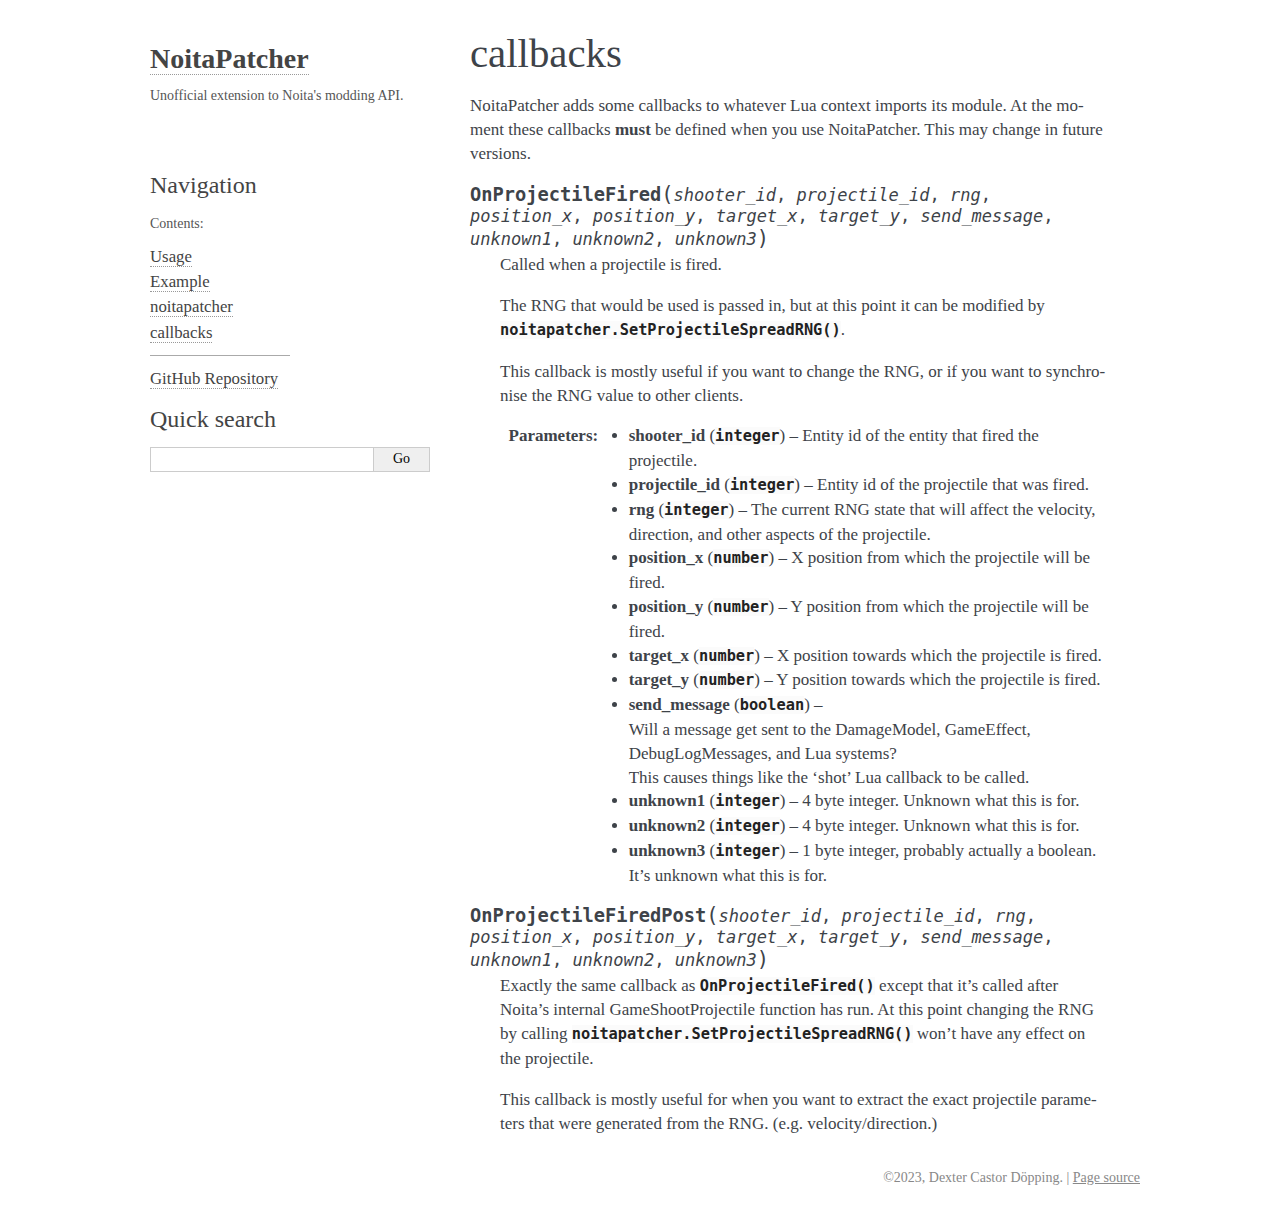
==== callbacks.html @ 249fccdd "Deploying to gh-pages from @ dextercd/NoitaPatcher@6d6bd2cbcd348017f20e16afc0eccbf366009273 🚀" ====
<!DOCTYPE html>

<html lang="en">
  <head>
    <meta charset="utf-8" />
    <meta name="viewport" content="width=device-width, initial-scale=1.0" /><meta name="generator" content="Docutils 0.19: https://docutils.sourceforge.io/" />

    <title>callbacks &#8212; NoitaPatcher  documentation</title>
    <link rel="stylesheet" type="text/css" href="_static/pygments.css" />
    <link rel="stylesheet" type="text/css" href="_static/alabaster.css" />
    <script data-url_root="./" id="documentation_options" src="_static/documentation_options.js"></script>
    <script src="_static/doctools.js"></script>
    <script src="_static/sphinx_highlight.js"></script>
    <link rel="index" title="Index" href="genindex.html" />
    <link rel="search" title="Search" href="search.html" />
    <link rel="prev" title="noitapatcher" href="noitapatcher.html" />
   
  <link rel="stylesheet" href="_static/custom.css" type="text/css" />
  
  
  <meta name="viewport" content="width=device-width, initial-scale=0.9, maximum-scale=0.9" />

  </head><body>
  

    <div class="document">
      <div class="documentwrapper">
        <div class="bodywrapper">
          

          <div class="body" role="main">
            
  <section id="callbacks">
<h1>callbacks<a class="headerlink" href="#callbacks" title="Permalink to this heading">¶</a></h1>
<p>NoitaPatcher adds some callbacks to whatever Lua context imports its module.
At the moment these callbacks <strong>must</strong> be defined when you use NoitaPatcher.
This may change in future versions.</p>
<dl class="lua function">
<dt class="sig sig-object lua" id="OnProjectileFired">
<em class="property"> </em><span class="sig-name descname"><span class="pre">OnProjectileFired</span></span><span class="sig-paren">(</span><em class="sig-param"><span class="pre">shooter_id</span></em>, <em class="sig-param"><span class="pre">projectile_id</span></em>, <em class="sig-param"><span class="pre">rng</span></em>, <em class="sig-param"><span class="pre">position_x</span></em>, <em class="sig-param"><span class="pre">position_y</span></em>, <em class="sig-param"><span class="pre">target_x</span></em>, <em class="sig-param"><span class="pre">target_y</span></em>, <em class="sig-param"><span class="pre">send_message</span></em>, <em class="sig-param"><span class="pre">unknown1</span></em>, <em class="sig-param"><span class="pre">unknown2</span></em>, <em class="sig-param"><span class="pre">unknown3</span></em><span class="sig-paren">)</span><a class="headerlink" href="#OnProjectileFired" title="Permalink to this definition">¶</a></dt>
<dd><p>Called when a projectile is fired.</p>
<p>The RNG that would be used is passed in, but at this point it can be modified
by <a class="reference internal" href="noitapatcher.html#noitapatcher.SetProjectileSpreadRNG" title="noitapatcher.SetProjectileSpreadRNG"><code class="xref lua lua-func docutils literal notranslate"><span class="pre">noitapatcher.SetProjectileSpreadRNG()</span></code></a>.</p>
<p>This callback is mostly useful if you want to change the RNG, or if you want
to synchronise the RNG value to other clients.</p>
<dl class="field-list simple">
<dt class="field-odd">Parameters<span class="colon">:</span></dt>
<dd class="field-odd"><ul class="simple">
<li><p><strong>shooter_id</strong> (<span><code class="xref lua lua-class docutils literal notranslate"><span class="pre">integer</span></code></span>) – Entity id of the entity that fired the projectile.</p></li>
<li><p><strong>projectile_id</strong> (<span><code class="xref lua lua-class docutils literal notranslate"><span class="pre">integer</span></code></span>) – Entity id of the projectile that was fired.</p></li>
<li><p><strong>rng</strong> (<span><code class="xref lua lua-class docutils literal notranslate"><span class="pre">integer</span></code></span>) – The current RNG state that will affect the velocity, direction, and other aspects of the projectile.</p></li>
<li><p><strong>position_x</strong> (<span><code class="xref lua lua-class docutils literal notranslate"><span class="pre">number</span></code></span>) – X position from which the projectile will be fired.</p></li>
<li><p><strong>position_y</strong> (<span><code class="xref lua lua-class docutils literal notranslate"><span class="pre">number</span></code></span>) – Y position from which the projectile will be fired.</p></li>
<li><p><strong>target_x</strong> (<span><code class="xref lua lua-class docutils literal notranslate"><span class="pre">number</span></code></span>) – X position towards which the projectile is fired.</p></li>
<li><p><strong>target_y</strong> (<span><code class="xref lua lua-class docutils literal notranslate"><span class="pre">number</span></code></span>) – Y position towards which the projectile is fired.</p></li>
<li><p><strong>send_message</strong> (<span><code class="xref lua lua-class docutils literal notranslate"><span class="pre">boolean</span></code></span>) – <p>Will a message get sent to the DamageModel, GameEffect, DebugLogMessages, and Lua systems?</p>
<p>This causes things like the ‘shot’ Lua callback to be called.</p>
</p></li>
<li><p><strong>unknown1</strong> (<span><code class="xref lua lua-class docutils literal notranslate"><span class="pre">integer</span></code></span>) – 4 byte integer. Unknown what this is for.</p></li>
<li><p><strong>unknown2</strong> (<span><code class="xref lua lua-class docutils literal notranslate"><span class="pre">integer</span></code></span>) – 4 byte integer. Unknown what this is for.</p></li>
<li><p><strong>unknown3</strong> (<span><code class="xref lua lua-class docutils literal notranslate"><span class="pre">integer</span></code></span>) – 1 byte integer, probably actually a boolean. It’s unknown what this is for.</p></li>
</ul>
</dd>
</dl>
</dd></dl>

<dl class="lua function">
<dt class="sig sig-object lua" id="OnProjectileFiredPost">
<em class="property"> </em><span class="sig-name descname"><span class="pre">OnProjectileFiredPost</span></span><span class="sig-paren">(</span><em class="sig-param"><span class="pre">shooter_id</span></em>, <em class="sig-param"><span class="pre">projectile_id</span></em>, <em class="sig-param"><span class="pre">rng</span></em>, <em class="sig-param"><span class="pre">position_x</span></em>, <em class="sig-param"><span class="pre">position_y</span></em>, <em class="sig-param"><span class="pre">target_x</span></em>, <em class="sig-param"><span class="pre">target_y</span></em>, <em class="sig-param"><span class="pre">send_message</span></em>, <em class="sig-param"><span class="pre">unknown1</span></em>, <em class="sig-param"><span class="pre">unknown2</span></em>, <em class="sig-param"><span class="pre">unknown3</span></em><span class="sig-paren">)</span><a class="headerlink" href="#OnProjectileFiredPost" title="Permalink to this definition">¶</a></dt>
<dd><p>Exactly the same callback as <a class="reference internal" href="#OnProjectileFired" title="OnProjectileFired"><code class="xref lua lua-func docutils literal notranslate"><span class="pre">OnProjectileFired()</span></code></a> except that it’s
called after Noita’s internal GameShootProjectile function has run.
At this point changing the RNG by calling <a class="reference internal" href="noitapatcher.html#noitapatcher.SetProjectileSpreadRNG" title="noitapatcher.SetProjectileSpreadRNG"><code class="xref lua lua-func docutils literal notranslate"><span class="pre">noitapatcher.SetProjectileSpreadRNG()</span></code></a>
won’t have any effect on the projectile.</p>
<p>This callback is mostly useful for when you want to extract the exact projectile
parameters that were generated from the RNG. (e.g. velocity/direction.)</p>
</dd></dl>

</section>


          </div>
          
        </div>
      </div>
      <div class="sphinxsidebar" role="navigation" aria-label="main navigation">
        <div class="sphinxsidebarwrapper">
<h1 class="logo"><a href="index.html">NoitaPatcher</a></h1>



<p class="blurb">Unofficial extension to Noita's modding API.</p>




<p>
<iframe src="https://ghbtns.com/github-btn.html?user=dextercd&repo=NoitaPatcher&type=watch&count=true&size=large&v=2"
  allowtransparency="true" frameborder="0" scrolling="0" width="200px" height="35px"></iframe>
</p>





<h3>Navigation</h3>
<p class="caption" role="heading"><span class="caption-text">Contents:</span></p>
<ul class="current">
<li class="toctree-l1"><a class="reference internal" href="Usage.html">Usage</a></li>
<li class="toctree-l1"><a class="reference internal" href="Example.html">Example</a></li>
<li class="toctree-l1"><a class="reference internal" href="noitapatcher.html">noitapatcher</a></li>
<li class="toctree-l1 current"><a class="current reference internal" href="#">callbacks</a></li>
</ul>


<hr />
<ul>
    
    <li class="toctree-l1"><a href="https://github.com/dextercd/NoitaPatcher">GitHub Repository</a></li>
    
</ul>
<div class="relations">
<h3>Related Topics</h3>
<ul>
  <li><a href="index.html">Documentation overview</a><ul>
      <li>Previous: <a href="noitapatcher.html" title="previous chapter">noitapatcher</a></li>
  </ul></li>
</ul>
</div>
<div id="searchbox" style="display: none" role="search">
  <h3 id="searchlabel">Quick search</h3>
    <div class="searchformwrapper">
    <form class="search" action="search.html" method="get">
      <input type="text" name="q" aria-labelledby="searchlabel" autocomplete="off" autocorrect="off" autocapitalize="off" spellcheck="false"/>
      <input type="submit" value="Go" />
    </form>
    </div>
</div>
<script>document.getElementById('searchbox').style.display = "block"</script>








        </div>
      </div>
      <div class="clearer"></div>
    </div>
    <div class="footer">
      &copy;2023, Dexter Castor Döpping.
      
      |
      <a href="_sources/callbacks.rst.txt"
          rel="nofollow">Page source</a>
    </div>

    

    
  </body>
</html>
---- _static/pygments.css ----
pre { line-height: 125%; }
td.linenos .normal { color: inherit; background-color: transparent; padding-left: 5px; padding-right: 5px; }
span.linenos { color: inherit; background-color: transparent; padding-left: 5px; padding-right: 5px; }
td.linenos .special { color: #000000; background-color: #ffffc0; padding-left: 5px; padding-right: 5px; }
span.linenos.special { color: #000000; background-color: #ffffc0; padding-left: 5px; padding-right: 5px; }
.highlight .hll { background-color: #ffffcc }
.highlight { background: #f8f8f8; }
.highlight .c { color: #8f5902; font-style: italic } /* Comment */
.highlight .err { color: #a40000; border: 1px solid #ef2929 } /* Error */
.highlight .g { color: #000000 } /* Generic */
.highlight .k { color: #004461; font-weight: bold } /* Keyword */
.highlight .l { color: #000000 } /* Literal */
.highlight .n { color: #000000 } /* Name */
.highlight .o { color: #582800 } /* Operator */
.highlight .x { color: #000000 } /* Other */
.highlight .p { color: #000000; font-weight: bold } /* Punctuation */
.highlight .ch { color: #8f5902; font-style: italic } /* Comment.Hashbang */
.highlight .cm { color: #8f5902; font-style: italic } /* Comment.Multiline */
.highlight .cp { color: #8f5902 } /* Comment.Preproc */
.highlight .cpf { color: #8f5902; font-style: italic } /* Comment.PreprocFile */
.highlight .c1 { color: #8f5902; font-style: italic } /* Comment.Single */
.highlight .cs { color: #8f5902; font-style: italic } /* Comment.Special */
.highlight .gd { color: #a40000 } /* Generic.Deleted */
.highlight .ge { color: #000000; font-style: italic } /* Generic.Emph */
.highlight .gr { color: #ef2929 } /* Generic.Error */
.highlight .gh { color: #000080; font-weight: bold } /* Generic.Heading */
.highlight .gi { color: #00A000 } /* Generic.Inserted */
.highlight .go { color: #888888 } /* Generic.Output */
.highlight .gp { color: #745334 } /* Generic.Prompt */
.highlight .gs { color: #000000; font-weight: bold } /* Generic.Strong */
.highlight .gu { color: #800080; font-weight: bold } /* Generic.Subheading */
.highlight .gt { color: #a40000; font-weight: bold } /* Generic.Traceback */
.highlight .kc { color: #004461; font-weight: bold } /* Keyword.Constant */
.highlight .kd { color: #004461; font-weight: bold } /* Keyword.Declaration */
.highlight .kn { color: #004461; font-weight: bold } /* Keyword.Namespace */
.highlight .kp { color: #004461; font-weight: bold } /* Keyword.Pseudo */
.highlight .kr { color: #004461; font-weight: bold } /* Keyword.Reserved */
.highlight .kt { color: #004461; font-weight: bold } /* Keyword.Type */
.highlight .ld { color: #000000 } /* Literal.Date */
.highlight .m { color: #990000 } /* Literal.Number */
.highlight .s { color: #4e9a06 } /* Literal.String */
.highlight .na { color: #c4a000 } /* Name.Attribute */
.highlight .nb { color: #004461 } /* Name.Builtin */
.highlight .nc { color: #000000 } /* Name.Class */
.highlight .no { color: #000000 } /* Name.Constant */
.highlight .nd { color: #888888 } /* Name.Decorator */
.highlight .ni { color: #ce5c00 } /* Name.Entity */
.highlight .ne { color: #cc0000; font-weight: bold } /* Name.Exception */
.highlight .nf { color: #000000 } /* Name.Function */
.highlight .nl { color: #f57900 } /* Name.Label */
.highlight .nn { color: #000000 } /* Name.Namespace */
.highlight .nx { color: #000000 } /* Name.Other */
.highlight .py { color: #000000 } /* Name.Property */
.highlight .nt { color: #004461; font-weight: bold } /* Name.Tag */
.highlight .nv { color: #000000 } /* Name.Variable */
.highlight .ow { color: #004461; font-weight: bold } /* Operator.Word */
.highlight .pm { color: #000000; font-weight: bold } /* Punctuation.Marker */
.highlight .w { color: #f8f8f8; text-decoration: underline } /* Text.Whitespace */
.highlight .mb { color: #990000 } /* Literal.Number.Bin */
.highlight .mf { color: #990000 } /* Literal.Number.Float */
.highlight .mh { color: #990000 } /* Literal.Number.Hex */
.highlight .mi { color: #990000 } /* Literal.Number.Integer */
.highlight .mo { color: #990000 } /* Literal.Number.Oct */
.highlight .sa { color: #4e9a06 } /* Literal.String.Affix */
.highlight .sb { color: #4e9a06 } /* Literal.String.Backtick */
.highlight .sc { color: #4e9a06 } /* Literal.String.Char */
.highlight .dl { color: #4e9a06 } /* Literal.String.Delimiter */
.highlight .sd { color: #8f5902; font-style: italic } /* Literal.String.Doc */
.highlight .s2 { color: #4e9a06 } /* Literal.String.Double */
.highlight .se { color: #4e9a06 } /* Literal.String.Escape */
.highlight .sh { color: #4e9a06 } /* Literal.String.Heredoc */
.highlight .si { color: #4e9a06 } /* Literal.String.Interpol */
.highlight .sx { color: #4e9a06 } /* Literal.String.Other */
.highlight .sr { color: #4e9a06 } /* Literal.String.Regex */
.highlight .s1 { color: #4e9a06 } /* Literal.String.Single */
.highlight .ss { color: #4e9a06 } /* Literal.String.Symbol */
.highlight .bp { color: #3465a4 } /* Name.Builtin.Pseudo */
.highlight .fm { color: #000000 } /* Name.Function.Magic */
.highlight .vc { color: #000000 } /* Name.Variable.Class */
.highlight .vg { color: #000000 } /* Name.Variable.Global */
.highlight .vi { color: #000000 } /* Name.Variable.Instance */
.highlight .vm { color: #000000 } /* Name.Variable.Magic */
.highlight .il { color: #990000 } /* Literal.Number.Integer.Long */
---- _static/alabaster.css ----
@import url("basic.css");

/* -- page layout ----------------------------------------------------------- */

body {
    font-family: Georgia, serif;
    font-size: 17px;
    background-color: #fff;
    color: #000;
    margin: 0;
    padding: 0;
}


div.document {
    width: 1000px;
    margin: 30px auto 0 auto;
}

div.documentwrapper {
    float: left;
    width: 100%;
}

div.bodywrapper {
    margin: 0 0 0 300px;
}

div.sphinxsidebar {
    width: 300px;
    font-size: 14px;
    line-height: 1.5;
}

hr {
    border: 1px solid #B1B4B6;
}

div.body {
    background-color: #fff;
    color: #3E4349;
    padding: 0 30px 0 30px;
}

div.body > .section {
    text-align: left;
}

div.footer {
    width: 1000px;
    margin: 20px auto 30px auto;
    font-size: 14px;
    color: #888;
    text-align: right;
}

div.footer a {
    color: #888;
}

p.caption {
    font-family: inherit;
    font-size: inherit;
}


div.relations {
    display: none;
}


div.sphinxsidebar a {
    color: #444;
    text-decoration: none;
    border-bottom: 1px dotted #999;
}

div.sphinxsidebar a:hover {
    border-bottom: 1px solid #999;
}

div.sphinxsidebarwrapper {
    padding: 18px 10px;
}

div.sphinxsidebarwrapper p.logo {
    padding: 0;
    margin: -10px 0 0 0px;
    text-align: center;
}

div.sphinxsidebarwrapper h1.logo {
    margin-top: -10px;
    text-align: center;
    margin-bottom: 5px;
    text-align: left;
}

div.sphinxsidebarwrapper h1.logo-name {
    margin-top: 0px;
}

div.sphinxsidebarwrapper p.blurb {
    margin-top: 0;
    font-style: normal;
}

div.sphinxsidebar h3,
div.sphinxsidebar h4 {
    font-family: Georgia, serif;
    color: #444;
    font-size: 24px;
    font-weight: normal;
    margin: 0 0 5px 0;
    padding: 0;
}

div.sphinxsidebar h4 {
    font-size: 20px;
}

div.sphinxsidebar h3 a {
    color: #444;
}

div.sphinxsidebar p.logo a,
div.sphinxsidebar h3 a,
div.sphinxsidebar p.logo a:hover,
div.sphinxsidebar h3 a:hover {
    border: none;
}

div.sphinxsidebar p {
    color: #555;
    margin: 10px 0;
}

div.sphinxsidebar ul {
    margin: 10px 0;
    padding: 0;
    color: #000;
}

div.sphinxsidebar ul li.toctree-l1 > a {
    font-size: 120%;
}

div.sphinxsidebar ul li.toctree-l2 > a {
    font-size: 110%;
}

div.sphinxsidebar input {
    border: 1px solid #CCC;
    font-family: Georgia, serif;
    font-size: 1em;
}

div.sphinxsidebar hr {
    border: none;
    height: 1px;
    color: #AAA;
    background: #AAA;

    text-align: left;
    margin-left: 0;
    width: 50%;
}

div.sphinxsidebar .badge {
    border-bottom: none;
}

div.sphinxsidebar .badge:hover {
    border-bottom: none;
}

/* To address an issue with donation coming after search */
div.sphinxsidebar h3.donation {
    margin-top: 10px;
}

/* -- body styles ----------------------------------------------------------- */

a {
    color: #004B6B;
    text-decoration: underline;
}

a:hover {
    color: #6D4100;
    text-decoration: underline;
}

div.body h1,
div.body h2,
div.body h3,
div.body h4,
div.body h5,
div.body h6 {
    font-family: Georgia, serif;
    font-weight: normal;
    margin: 30px 0px 10px 0px;
    padding: 0;
}

div.body h1 { margin-top: 0; padding-top: 0; font-size: 240%; }
div.body h2 { font-size: 180%; }
div.body h3 { font-size: 150%; }
div.body h4 { font-size: 130%; }
div.body h5 { font-size: 100%; }
div.body h6 { font-size: 100%; }

a.headerlink {
    color: #DDD;
    padding: 0 4px;
    text-decoration: none;
}

a.headerlink:hover {
    color: #444;
    background: #EAEAEA;
}

div.body p, div.body dd, div.body li {
    line-height: 1.4em;
}

div.admonition {
    margin: 20px 0px;
    padding: 10px 30px;
    background-color: #EEE;
    border: 1px solid #CCC;
}

div.admonition tt.xref, div.admonition code.xref, div.admonition a tt {
    background-color: #FBFBFB;
    border-bottom: 1px solid #fafafa;
}

div.admonition p.admonition-title {
    font-family: Georgia, serif;
    font-weight: normal;
    font-size: 24px;
    margin: 0 0 10px 0;
    padding: 0;
    line-height: 1;
}

div.admonition p.last {
    margin-bottom: 0;
}

div.highlight {
    background-color: #fff;
}

dt:target, .highlight {
    background: #FAF3E8;
}

div.warning {
    background-color: #FCC;
    border: 1px solid #FAA;
}

div.danger {
    background-color: #FCC;
    border: 1px solid #FAA;
    -moz-box-shadow: 2px 2px 4px #D52C2C;
    -webkit-box-shadow: 2px 2px 4px #D52C2C;
    box-shadow: 2px 2px 4px #D52C2C;
}

div.error {
    background-color: #FCC;
    border: 1px solid #FAA;
    -moz-box-shadow: 2px 2px 4px #D52C2C;
    -webkit-box-shadow: 2px 2px 4px #D52C2C;
    box-shadow: 2px 2px 4px #D52C2C;
}

div.caution {
    background-color: #FCC;
    border: 1px solid #FAA;
}

div.attention {
    background-color: #FCC;
    border: 1px solid #FAA;
}

div.important {
    background-color: #EEE;
    border: 1px solid #CCC;
}

div.note {
    background-color: #EEE;
    border: 1px solid #CCC;
}

div.tip {
    background-color: #EEE;
    border: 1px solid #CCC;
}

div.hint {
    background-color: #EEE;
    border: 1px solid #CCC;
}

div.seealso {
    background-color: #EEE;
    border: 1px solid #CCC;
}

div.topic {
    background-color: #EEE;
}

p.admonition-title {
    display: inline;
}

p.admonition-title:after {
    content: ":";
}

pre, tt, code {
    font-family: 'Consolas', 'Menlo', 'DejaVu Sans Mono', 'Bitstream Vera Sans Mono', monospace;
    font-size: 0.9em;
}

.hll {
    background-color: #FFC;
    margin: 0 -12px;
    padding: 0 12px;
    display: block;
}

img.screenshot {
}

tt.descname, tt.descclassname, code.descname, code.descclassname {
    font-size: 0.95em;
}

tt.descname, code.descname {
    padding-right: 0.08em;
}

img.screenshot {
    -moz-box-shadow: 2px 2px 4px #EEE;
    -webkit-box-shadow: 2px 2px 4px #EEE;
    box-shadow: 2px 2px 4px #EEE;
}

table.docutils {
    border: 1px solid #888;
    -moz-box-shadow: 2px 2px 4px #EEE;
    -webkit-box-shadow: 2px 2px 4px #EEE;
    box-shadow: 2px 2px 4px #EEE;
}

table.docutils td, table.docutils th {
    border: 1px solid #888;
    padding: 0.25em 0.7em;
}

table.field-list, table.footnote {
    border: none;
    -moz-box-shadow: none;
    -webkit-box-shadow: none;
    box-shadow: none;
}

table.footnote {
    margin: 15px 0;
    width: 100%;
    border: 1px solid #EEE;
    background: #FDFDFD;
    font-size: 0.9em;
}

table.footnote + table.footnote {
    margin-top: -15px;
    border-top: none;
}

table.field-list th {
    padding: 0 0.8em 0 0;
}

table.field-list td {
    padding: 0;
}

table.field-list p {
    margin-bottom: 0.8em;
}

/* Cloned from
 * https://github.com/sphinx-doc/sphinx/commit/ef60dbfce09286b20b7385333d63a60321784e68
 */
.field-name {
    -moz-hyphens: manual;
    -ms-hyphens: manual;
    -webkit-hyphens: manual;
    hyphens: manual;
}

table.footnote td.label {
    width: .1px;
    padding: 0.3em 0 0.3em 0.5em;
}

table.footnote td {
    padding: 0.3em 0.5em;
}

dl {
    margin-left: 0;
    margin-right: 0;
    margin-top: 0;
    padding: 0;
}

dl dd {
    margin-left: 30px;
}

blockquote {
    margin: 0 0 0 30px;
    padding: 0;
}

ul, ol {
    /* Matches the 30px from the narrow-screen "li > ul" selector below */
    margin: 10px 0 10px 30px;
    padding: 0;
}

pre {
    background: #EEE;
    padding: 7px 30px;
    margin: 15px 0px;
    line-height: 1.3em;
}

div.viewcode-block:target {
    background: #ffd;
}

dl pre, blockquote pre, li pre {
    margin-left: 0;
    padding-left: 30px;
}

tt, code {
    background-color: #ecf0f3;
    color: #222;
    /* padding: 1px 2px; */
}

tt.xref, code.xref, a tt {
    background-color: #FBFBFB;
    border-bottom: 1px solid #fff;
}

a.reference {
    text-decoration: none;
    border-bottom: 1px dotted #004B6B;
}

/* Don't put an underline on images */
a.image-reference, a.image-reference:hover {
    border-bottom: none;
}

a.reference:hover {
    border-bottom: 1px solid #6D4100;
}

a.footnote-reference {
    text-decoration: none;
    font-size: 0.7em;
    vertical-align: top;
    border-bottom: 1px dotted #004B6B;
}

a.footnote-reference:hover {
    border-bottom: 1px solid #6D4100;
}

a:hover tt, a:hover code {
    background: #EEE;
}


@media screen and (max-width: 870px) {

    div.sphinxsidebar {
    	display: none;
    }

    div.document {
       width: 100%;

    }

    div.documentwrapper {
    	margin-left: 0;
    	margin-top: 0;
    	margin-right: 0;
    	margin-bottom: 0;
    }

    div.bodywrapper {
    	margin-top: 0;
    	margin-right: 0;
    	margin-bottom: 0;
    	margin-left: 0;
    }

    ul {
    	margin-left: 0;
    }

	li > ul {
        /* Matches the 30px from the "ul, ol" selector above */
		margin-left: 30px;
	}

    .document {
    	width: auto;
    }

    .footer {
    	width: auto;
    }

    .bodywrapper {
    	margin: 0;
    }

    .footer {
    	width: auto;
    }

    .github {
        display: none;
    }



}



@media screen and (max-width: 875px) {

    body {
        margin: 0;
        padding: 20px 30px;
    }

    div.documentwrapper {
        float: none;
        background: #fff;
    }

    div.sphinxsidebar {
        display: block;
        float: none;
        width: 102.5%;
        margin: 50px -30px -20px -30px;
        padding: 10px 20px;
        background: #333;
        color: #FFF;
    }

    div.sphinxsidebar h3, div.sphinxsidebar h4, div.sphinxsidebar p,
    div.sphinxsidebar h3 a {
        color: #fff;
    }

    div.sphinxsidebar a {
        color: #AAA;
    }

    div.sphinxsidebar p.logo {
        display: none;
    }

    div.document {
        width: 100%;
        margin: 0;
    }

    div.footer {
        display: none;
    }

    div.bodywrapper {
        margin: 0;
    }

    div.body {
        min-height: 0;
        padding: 0;
    }

    .rtd_doc_footer {
        display: none;
    }

    .document {
        width: auto;
    }

    .footer {
        width: auto;
    }

    .footer {
        width: auto;
    }

    .github {
        display: none;
    }
}


/* misc. */

.revsys-inline {
    display: none!important;
}

/* Make nested-list/multi-paragraph items look better in Releases changelog
 * pages. Without this, docutils' magical list fuckery causes inconsistent
 * formatting between different release sub-lists.
 */
div#changelog > div.section > ul > li > p:only-child {
    margin-bottom: 0;
}

/* Hide fugly table cell borders in ..bibliography:: directive output */
table.docutils.citation, table.docutils.citation td, table.docutils.citation th {
  border: none;
  /* Below needed in some edge cases; if not applied, bottom shadows appear */
  -moz-box-shadow: none;
  -webkit-box-shadow: none;
  box-shadow: none;
}


/* relbar */

.related {
    line-height: 30px;
    width: 100%;
    font-size: 0.9rem;
}

.related.top {
    border-bottom: 1px solid #EEE;
    margin-bottom: 20px;
}

.related.bottom {
    border-top: 1px solid #EEE;
}

.related ul {
    padding: 0;
    margin: 0;
    list-style: none;
}

.related li {
    display: inline;
}

nav#rellinks {
    float: right;
}

nav#rellinks li+li:before {
    content: "|";
}

nav#breadcrumbs li+li:before {
    content: "\00BB";
}

/* Hide certain items when printing */
@media print {
    div.related {
        display: none;
    }
}
---- _static/custom.css ----
/* This file intentionally left blank. */
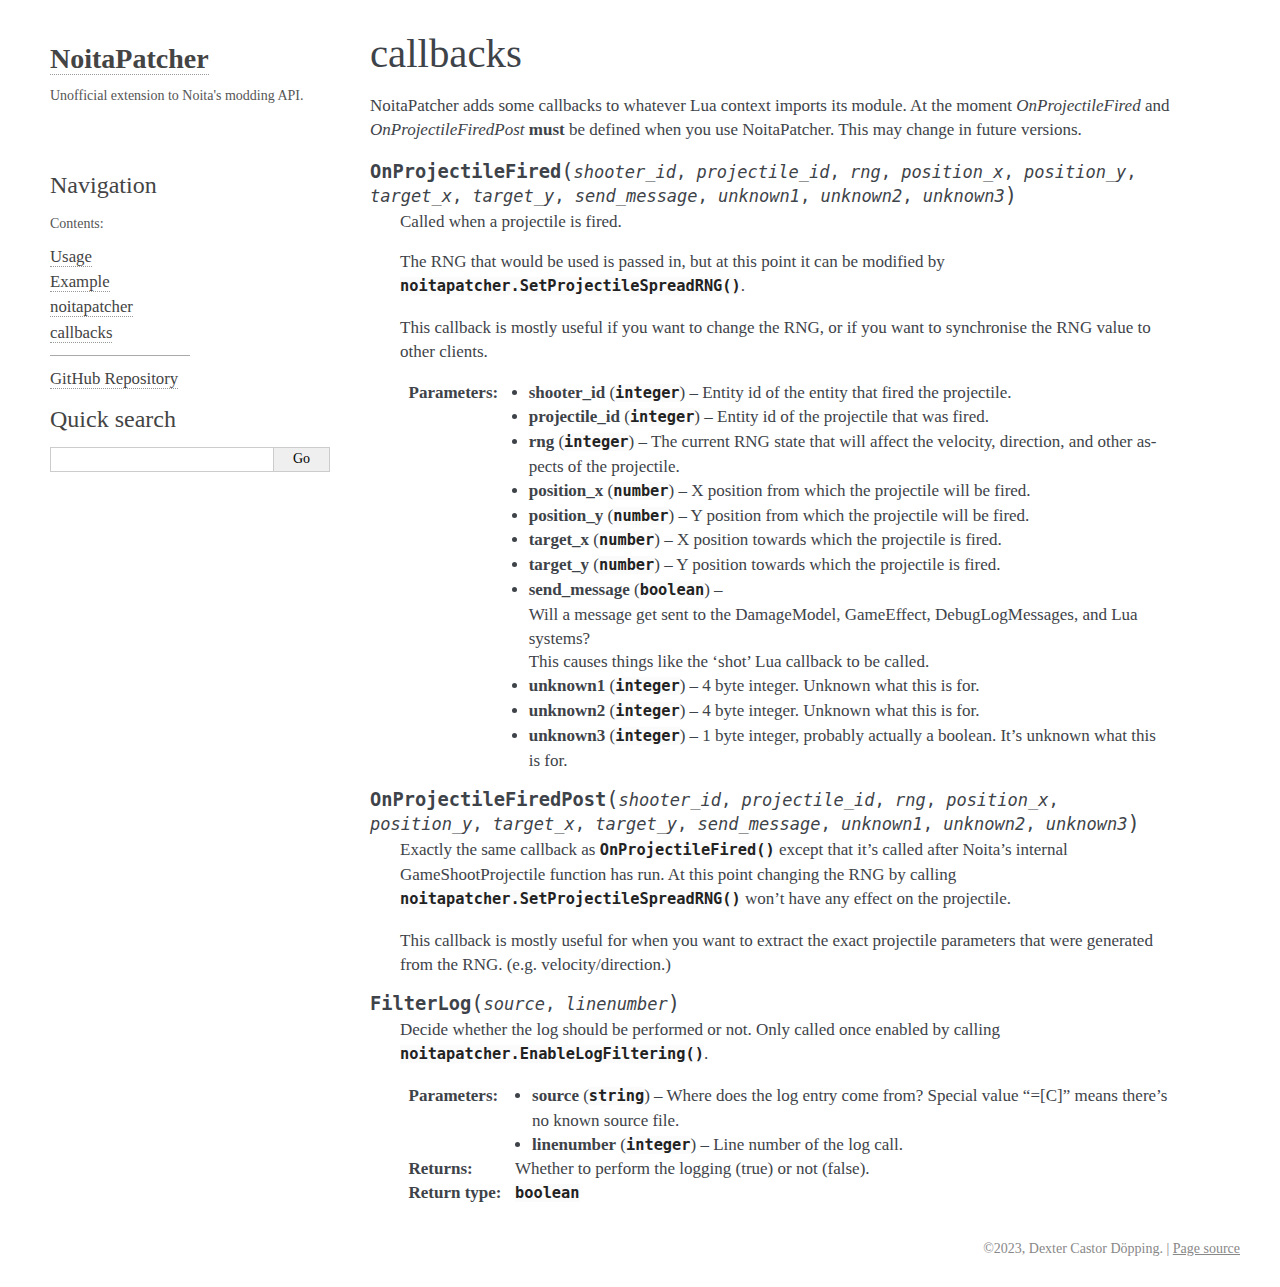
==== commit 313bba45: "Deploying to gh-pages from @ dextercd/NoitaPatcher@9acb061f406eebac7e75a059c687902c18ea7250 🚀" ====
--- a/callbacks.html
+++ b/callbacks.html
@@ -34,8 +34,8 @@
   <section id="callbacks">
 <h1>callbacks<a class="headerlink" href="#callbacks" title="Permalink to this heading">¶</a></h1>
 <p>NoitaPatcher adds some callbacks to whatever Lua context imports its module.
-At the moment these callbacks <strong>must</strong> be defined when you use NoitaPatcher.
-This may change in future versions.</p>
+At the moment <cite>OnProjectileFired</cite> and <cite>OnProjectileFiredPost</cite> <strong>must</strong> be
+defined when you use NoitaPatcher. This may change in future versions.</p>
 <dl class="lua function">
 <dt class="sig sig-object lua" id="OnProjectileFired">
 <em class="property"> </em><span class="sig-name descname"><span class="pre">OnProjectileFired</span></span><span class="sig-paren">(</span><em class="sig-param"><span class="pre">shooter_id</span></em>, <em class="sig-param"><span class="pre">projectile_id</span></em>, <em class="sig-param"><span class="pre">rng</span></em>, <em class="sig-param"><span class="pre">position_x</span></em>, <em class="sig-param"><span class="pre">position_y</span></em>, <em class="sig-param"><span class="pre">target_x</span></em>, <em class="sig-param"><span class="pre">target_y</span></em>, <em class="sig-param"><span class="pre">send_message</span></em>, <em class="sig-param"><span class="pre">unknown1</span></em>, <em class="sig-param"><span class="pre">unknown2</span></em>, <em class="sig-param"><span class="pre">unknown3</span></em><span class="sig-paren">)</span><a class="headerlink" href="#OnProjectileFired" title="Permalink to this definition">¶</a></dt>
@@ -74,6 +74,28 @@
 won’t have any effect on the projectile.</p>
 <p>This callback is mostly useful for when you want to extract the exact projectile
 parameters that were generated from the RNG. (e.g. velocity/direction.)</p>
+</dd></dl>
+
+<dl class="lua function">
+<dt class="sig sig-object lua" id="FilterLog">
+<em class="property"> </em><span class="sig-name descname"><span class="pre">FilterLog</span></span><span class="sig-paren">(</span><em class="sig-param"><span class="pre">source</span></em>, <em class="sig-param"><span class="pre">linenumber</span></em><span class="sig-paren">)</span><a class="headerlink" href="#FilterLog" title="Permalink to this definition">¶</a></dt>
+<dd><p>Decide whether the log should be performed or not. Only called once enabled
+by calling <a class="reference internal" href="noitapatcher.html#noitapatcher.EnableLogFiltering" title="noitapatcher.EnableLogFiltering"><code class="xref lua lua-func docutils literal notranslate"><span class="pre">noitapatcher.EnableLogFiltering()</span></code></a>.</p>
+<dl class="field-list simple">
+<dt class="field-odd">Parameters<span class="colon">:</span></dt>
+<dd class="field-odd"><ul class="simple">
+<li><p><strong>source</strong> (<span><code class="xref lua lua-class docutils literal notranslate"><span class="pre">string</span></code></span>) – Where does the log entry come from? Special value “=[C]” means
+there’s no known source file.</p></li>
+<li><p><strong>linenumber</strong> (<span><code class="xref lua lua-class docutils literal notranslate"><span class="pre">integer</span></code></span>) – Line number of the log call.</p></li>
+</ul>
+</dd>
+<dt class="field-even">Returns<span class="colon">:</span></dt>
+<dd class="field-even"><p>Whether to perform the logging (true) or not (false).</p>
+</dd>
+<dt class="field-odd">Return type<span class="colon">:</span></dt>
+<dd class="field-odd"><p><span><code class="xref lua lua-class docutils literal notranslate"><span class="pre">boolean</span></code></span></p>
+</dd>
+</dl>
 </dd></dl>
 
 </section>
--- a/_static/alabaster.css
+++ b/_static/alabaster.css
@@ -13,7 +13,7 @@
 
 
 div.document {
-    width: 1000px;
+    width: 1200px;
     margin: 30px auto 0 auto;
 }
 
@@ -47,7 +47,7 @@
 }
 
 div.footer {
-    width: 1000px;
+    width: 1200px;
     margin: 20px auto 30px auto;
     font-size: 14px;
     color: #888;
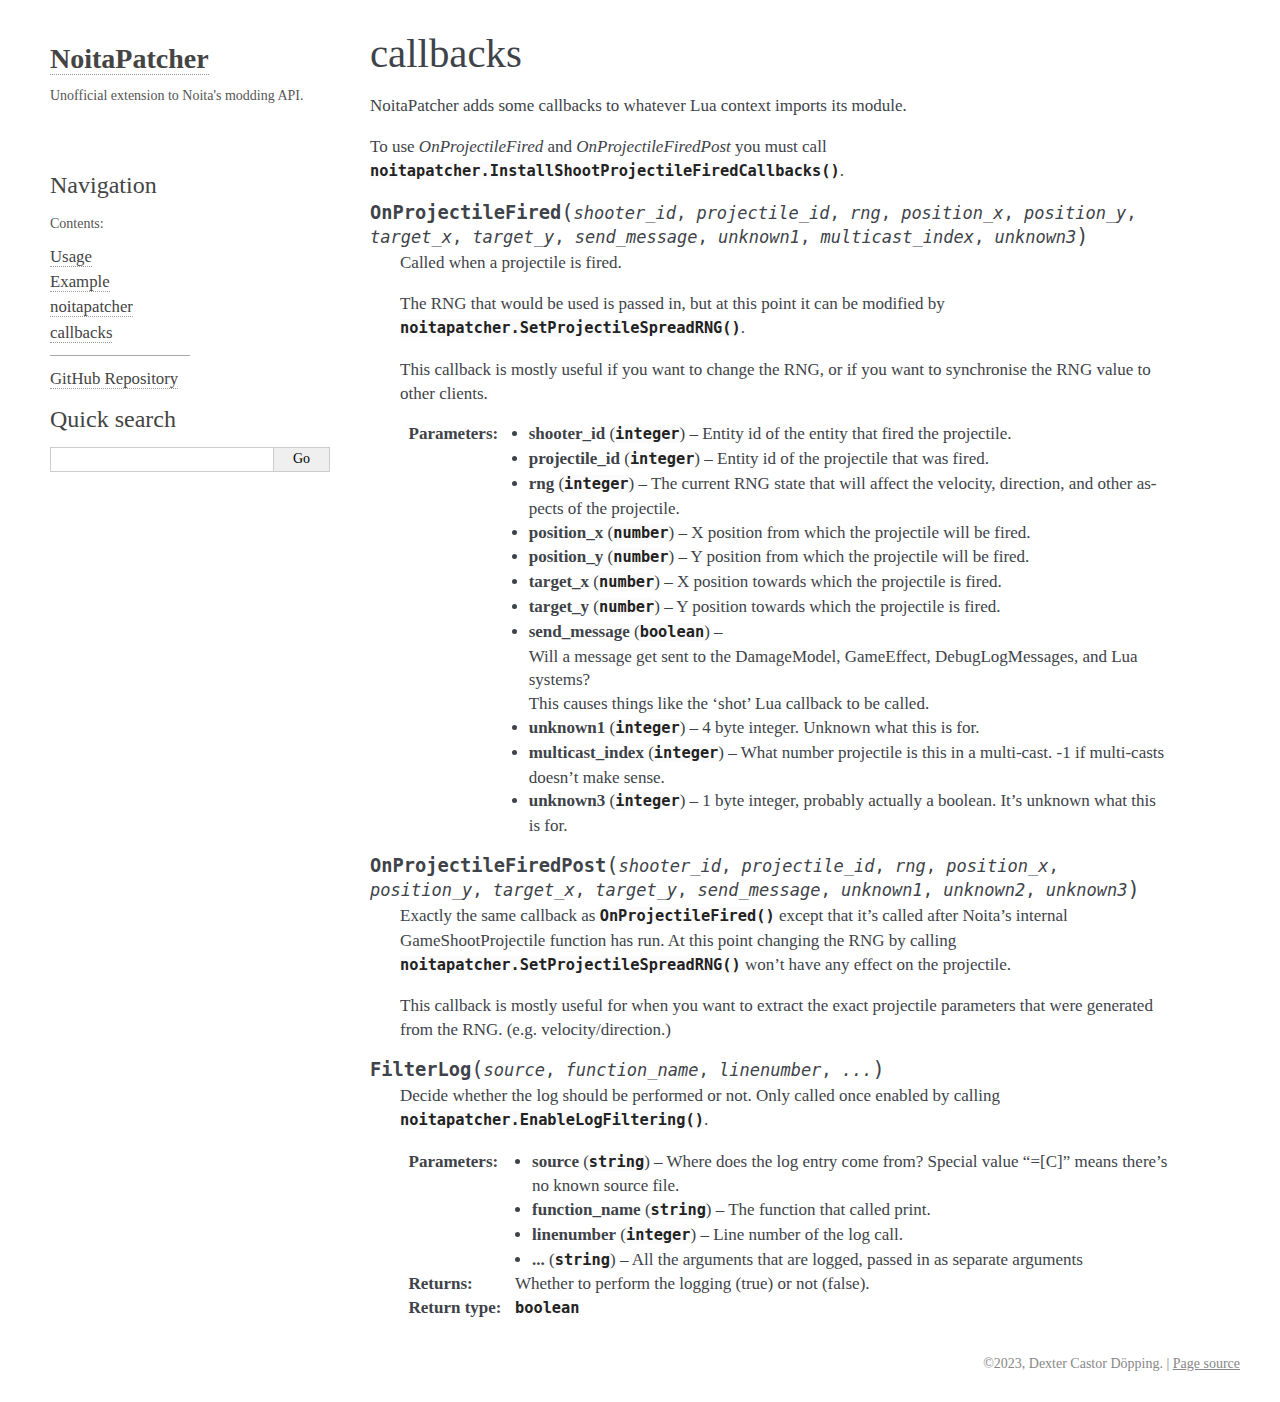
==== commit 06f2808e: "Deploying to gh-pages from @ dextercd/NoitaPatcher@dea0646c2cc6363e2180a59d61021807a9665475 🚀" ====
--- a/callbacks.html
+++ b/callbacks.html
@@ -1,4 +1,3 @@
-
 <!DOCTYPE html>
 
 <html lang="en">
@@ -33,12 +32,12 @@
             
   <section id="callbacks">
 <h1>callbacks<a class="headerlink" href="#callbacks" title="Permalink to this heading">¶</a></h1>
-<p>NoitaPatcher adds some callbacks to whatever Lua context imports its module.
-At the moment <cite>OnProjectileFired</cite> and <cite>OnProjectileFiredPost</cite> <strong>must</strong> be
-defined when you use NoitaPatcher. This may change in future versions.</p>
+<p>NoitaPatcher adds some callbacks to whatever Lua context imports its module.</p>
+<p>To use <cite>OnProjectileFired</cite> and <cite>OnProjectileFiredPost</cite> you must call
+<a class="reference internal" href="noitapatcher.html#noitapatcher.InstallShootProjectileFiredCallbacks" title="noitapatcher.InstallShootProjectileFiredCallbacks"><code class="xref lua lua-func docutils literal notranslate"><span class="pre">noitapatcher.InstallShootProjectileFiredCallbacks()</span></code></a>.</p>
 <dl class="lua function">
 <dt class="sig sig-object lua" id="OnProjectileFired">
-<em class="property"> </em><span class="sig-name descname"><span class="pre">OnProjectileFired</span></span><span class="sig-paren">(</span><em class="sig-param"><span class="pre">shooter_id</span></em>, <em class="sig-param"><span class="pre">projectile_id</span></em>, <em class="sig-param"><span class="pre">rng</span></em>, <em class="sig-param"><span class="pre">position_x</span></em>, <em class="sig-param"><span class="pre">position_y</span></em>, <em class="sig-param"><span class="pre">target_x</span></em>, <em class="sig-param"><span class="pre">target_y</span></em>, <em class="sig-param"><span class="pre">send_message</span></em>, <em class="sig-param"><span class="pre">unknown1</span></em>, <em class="sig-param"><span class="pre">unknown2</span></em>, <em class="sig-param"><span class="pre">unknown3</span></em><span class="sig-paren">)</span><a class="headerlink" href="#OnProjectileFired" title="Permalink to this definition">¶</a></dt>
+<em class="property"> </em><span class="sig-name descname"><span class="pre">OnProjectileFired</span></span><span class="sig-paren">(</span><em class="sig-param"><span class="pre">shooter_id</span></em>, <em class="sig-param"><span class="pre">projectile_id</span></em>, <em class="sig-param"><span class="pre">rng</span></em>, <em class="sig-param"><span class="pre">position_x</span></em>, <em class="sig-param"><span class="pre">position_y</span></em>, <em class="sig-param"><span class="pre">target_x</span></em>, <em class="sig-param"><span class="pre">target_y</span></em>, <em class="sig-param"><span class="pre">send_message</span></em>, <em class="sig-param"><span class="pre">unknown1</span></em>, <em class="sig-param"><span class="pre">multicast_index</span></em>, <em class="sig-param"><span class="pre">unknown3</span></em><span class="sig-paren">)</span><a class="headerlink" href="#OnProjectileFired" title="Permalink to this definition">¶</a></dt>
 <dd><p>Called when a projectile is fired.</p>
 <p>The RNG that would be used is passed in, but at this point it can be modified
 by <a class="reference internal" href="noitapatcher.html#noitapatcher.SetProjectileSpreadRNG" title="noitapatcher.SetProjectileSpreadRNG"><code class="xref lua lua-func docutils literal notranslate"><span class="pre">noitapatcher.SetProjectileSpreadRNG()</span></code></a>.</p>
@@ -58,7 +57,7 @@
 <p>This causes things like the ‘shot’ Lua callback to be called.</p>
 </p></li>
 <li><p><strong>unknown1</strong> (<span><code class="xref lua lua-class docutils literal notranslate"><span class="pre">integer</span></code></span>) – 4 byte integer. Unknown what this is for.</p></li>
-<li><p><strong>unknown2</strong> (<span><code class="xref lua lua-class docutils literal notranslate"><span class="pre">integer</span></code></span>) – 4 byte integer. Unknown what this is for.</p></li>
+<li><p><strong>multicast_index</strong> (<span><code class="xref lua lua-class docutils literal notranslate"><span class="pre">integer</span></code></span>) – What number projectile is this in a multi-cast. -1 if multi-casts doesn’t make sense.</p></li>
 <li><p><strong>unknown3</strong> (<span><code class="xref lua lua-class docutils literal notranslate"><span class="pre">integer</span></code></span>) – 1 byte integer, probably actually a boolean. It’s unknown what this is for.</p></li>
 </ul>
 </dd>
@@ -78,7 +77,7 @@
 
 <dl class="lua function">
 <dt class="sig sig-object lua" id="FilterLog">
-<em class="property"> </em><span class="sig-name descname"><span class="pre">FilterLog</span></span><span class="sig-paren">(</span><em class="sig-param"><span class="pre">source</span></em>, <em class="sig-param"><span class="pre">linenumber</span></em><span class="sig-paren">)</span><a class="headerlink" href="#FilterLog" title="Permalink to this definition">¶</a></dt>
+<em class="property"> </em><span class="sig-name descname"><span class="pre">FilterLog</span></span><span class="sig-paren">(</span><em class="sig-param"><span class="pre">source</span></em>, <em class="sig-param"><span class="pre">function_name</span></em>, <em class="sig-param"><span class="pre">linenumber</span></em>, <em class="sig-param"><span class="pre">...</span></em><span class="sig-paren">)</span><a class="headerlink" href="#FilterLog" title="Permalink to this definition">¶</a></dt>
 <dd><p>Decide whether the log should be performed or not. Only called once enabled
 by calling <a class="reference internal" href="noitapatcher.html#noitapatcher.EnableLogFiltering" title="noitapatcher.EnableLogFiltering"><code class="xref lua lua-func docutils literal notranslate"><span class="pre">noitapatcher.EnableLogFiltering()</span></code></a>.</p>
 <dl class="field-list simple">
@@ -86,7 +85,9 @@
 <dd class="field-odd"><ul class="simple">
 <li><p><strong>source</strong> (<span><code class="xref lua lua-class docutils literal notranslate"><span class="pre">string</span></code></span>) – Where does the log entry come from? Special value “=[C]” means
 there’s no known source file.</p></li>
+<li><p><strong>function_name</strong> (<span><code class="xref lua lua-class docutils literal notranslate"><span class="pre">string</span></code></span>) – The function that called print.</p></li>
 <li><p><strong>linenumber</strong> (<span><code class="xref lua lua-class docutils literal notranslate"><span class="pre">integer</span></code></span>) – Line number of the log call.</p></li>
+<li><p><strong>...</strong> (<span><code class="xref lua lua-class docutils literal notranslate"><span class="pre">string</span></code></span>) – All the arguments that are logged, passed in as separate arguments</p></li>
 </ul>
 </dd>
 <dt class="field-even">Returns<span class="colon">:</span></dt>
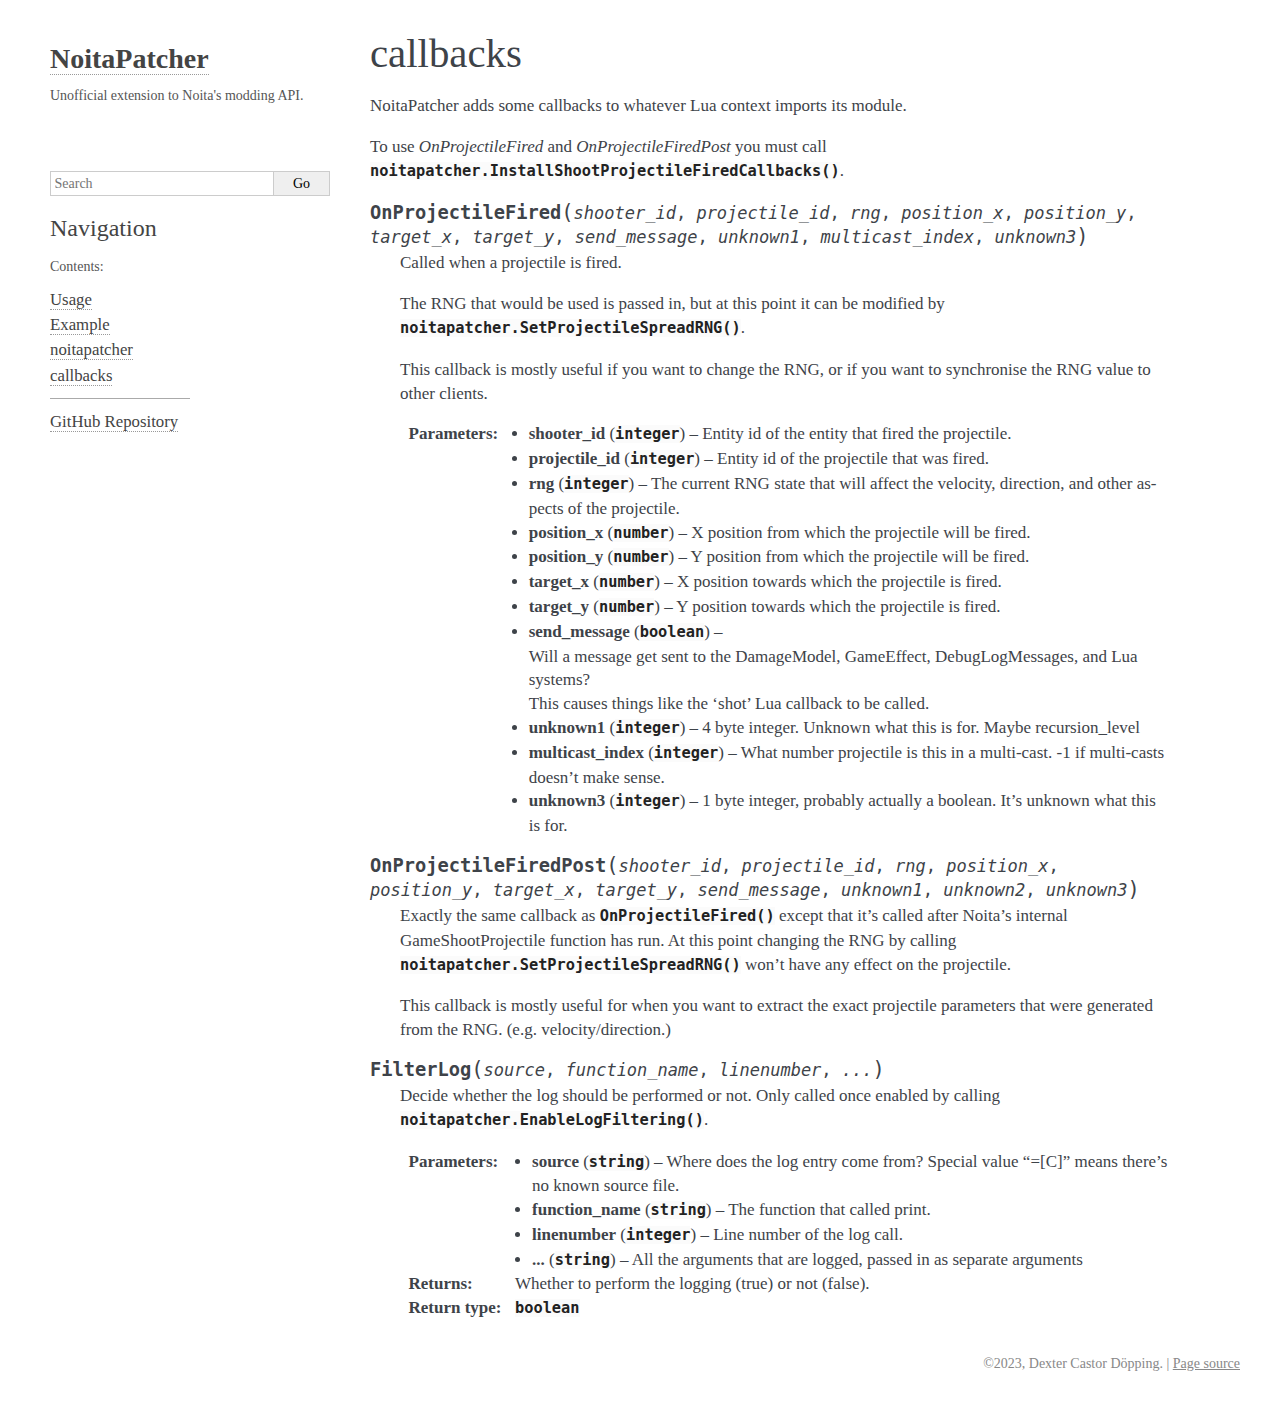
==== commit 06b7ba22: "Deploying to gh-pages from @ dextercd/NoitaPatcher@d2a7ca973899ea6f7877571bf6c859741909d813 🚀" ====
--- a/callbacks.html
+++ b/callbacks.html
@@ -1,24 +1,26 @@
 <!DOCTYPE html>
 
-<html lang="en">
+<html lang="en" data-content_root="./">
   <head>
     <meta charset="utf-8" />
-    <meta name="viewport" content="width=device-width, initial-scale=1.0" /><meta name="generator" content="Docutils 0.19: https://docutils.sourceforge.io/" />
+    <meta name="viewport" content="width=device-width, initial-scale=1.0" /><meta name="viewport" content="width=device-width, initial-scale=1" />
 
     <title>callbacks &#8212; NoitaPatcher  documentation</title>
-    <link rel="stylesheet" type="text/css" href="_static/pygments.css" />
-    <link rel="stylesheet" type="text/css" href="_static/alabaster.css" />
-    <script data-url_root="./" id="documentation_options" src="_static/documentation_options.js"></script>
-    <script src="_static/doctools.js"></script>
-    <script src="_static/sphinx_highlight.js"></script>
+    <link rel="stylesheet" type="text/css" href="_static/pygments.css?v=d1102ebc" />
+    <link rel="stylesheet" type="text/css" href="_static/basic.css?v=c058f7c8" />
+    <link rel="stylesheet" type="text/css" href="_static/alabaster.css?v=0ca6144b" />
+    <script src="_static/documentation_options.js?v=5929fcd5"></script>
+    <script src="_static/doctools.js?v=9a2dae69"></script>
+    <script src="_static/sphinx_highlight.js?v=dc90522c"></script>
     <link rel="index" title="Index" href="genindex.html" />
     <link rel="search" title="Search" href="search.html" />
     <link rel="prev" title="noitapatcher" href="noitapatcher.html" />
    
   <link rel="stylesheet" href="_static/custom.css" type="text/css" />
   
+
   
-  <meta name="viewport" content="width=device-width, initial-scale=0.9, maximum-scale=0.9" />
+  
 
   </head><body>
   
@@ -31,16 +33,16 @@
           <div class="body" role="main">
             
   <section id="callbacks">
-<h1>callbacks<a class="headerlink" href="#callbacks" title="Permalink to this heading">¶</a></h1>
+<h1>callbacks<a class="headerlink" href="#callbacks" title="Link to this heading">¶</a></h1>
 <p>NoitaPatcher adds some callbacks to whatever Lua context imports its module.</p>
 <p>To use <cite>OnProjectileFired</cite> and <cite>OnProjectileFiredPost</cite> you must call
-<a class="reference internal" href="noitapatcher.html#noitapatcher.InstallShootProjectileFiredCallbacks" title="noitapatcher.InstallShootProjectileFiredCallbacks"><code class="xref lua lua-func docutils literal notranslate"><span class="pre">noitapatcher.InstallShootProjectileFiredCallbacks()</span></code></a>.</p>
+<code class="xref lua lua-func docutils literal notranslate"><span class="pre">noitapatcher.InstallShootProjectileFiredCallbacks()</span></code>.</p>
 <dl class="lua function">
 <dt class="sig sig-object lua" id="OnProjectileFired">
-<em class="property"> </em><span class="sig-name descname"><span class="pre">OnProjectileFired</span></span><span class="sig-paren">(</span><em class="sig-param"><span class="pre">shooter_id</span></em>, <em class="sig-param"><span class="pre">projectile_id</span></em>, <em class="sig-param"><span class="pre">rng</span></em>, <em class="sig-param"><span class="pre">position_x</span></em>, <em class="sig-param"><span class="pre">position_y</span></em>, <em class="sig-param"><span class="pre">target_x</span></em>, <em class="sig-param"><span class="pre">target_y</span></em>, <em class="sig-param"><span class="pre">send_message</span></em>, <em class="sig-param"><span class="pre">unknown1</span></em>, <em class="sig-param"><span class="pre">multicast_index</span></em>, <em class="sig-param"><span class="pre">unknown3</span></em><span class="sig-paren">)</span><a class="headerlink" href="#OnProjectileFired" title="Permalink to this definition">¶</a></dt>
+<em class="property"> </em><span class="sig-name descname"><span class="pre">OnProjectileFired</span></span><span class="sig-paren">(</span><em class="sig-param"><span class="pre">shooter_id</span></em>, <em class="sig-param"><span class="pre">projectile_id</span></em>, <em class="sig-param"><span class="pre">rng</span></em>, <em class="sig-param"><span class="pre">position_x</span></em>, <em class="sig-param"><span class="pre">position_y</span></em>, <em class="sig-param"><span class="pre">target_x</span></em>, <em class="sig-param"><span class="pre">target_y</span></em>, <em class="sig-param"><span class="pre">send_message</span></em>, <em class="sig-param"><span class="pre">unknown1</span></em>, <em class="sig-param"><span class="pre">multicast_index</span></em>, <em class="sig-param"><span class="pre">unknown3</span></em><span class="sig-paren">)</span><a class="headerlink" href="#OnProjectileFired" title="Link to this definition">¶</a></dt>
 <dd><p>Called when a projectile is fired.</p>
 <p>The RNG that would be used is passed in, but at this point it can be modified
-by <a class="reference internal" href="noitapatcher.html#noitapatcher.SetProjectileSpreadRNG" title="noitapatcher.SetProjectileSpreadRNG"><code class="xref lua lua-func docutils literal notranslate"><span class="pre">noitapatcher.SetProjectileSpreadRNG()</span></code></a>.</p>
+by <code class="xref lua lua-func docutils literal notranslate"><span class="pre">noitapatcher.SetProjectileSpreadRNG()</span></code>.</p>
 <p>This callback is mostly useful if you want to change the RNG, or if you want
 to synchronise the RNG value to other clients.</p>
 <dl class="field-list simple">
@@ -56,7 +58,7 @@
 <li><p><strong>send_message</strong> (<span><code class="xref lua lua-class docutils literal notranslate"><span class="pre">boolean</span></code></span>) – <p>Will a message get sent to the DamageModel, GameEffect, DebugLogMessages, and Lua systems?</p>
 <p>This causes things like the ‘shot’ Lua callback to be called.</p>
 </p></li>
-<li><p><strong>unknown1</strong> (<span><code class="xref lua lua-class docutils literal notranslate"><span class="pre">integer</span></code></span>) – 4 byte integer. Unknown what this is for.</p></li>
+<li><p><strong>unknown1</strong> (<span><code class="xref lua lua-class docutils literal notranslate"><span class="pre">integer</span></code></span>) – 4 byte integer. Unknown what this is for. Maybe recursion_level</p></li>
 <li><p><strong>multicast_index</strong> (<span><code class="xref lua lua-class docutils literal notranslate"><span class="pre">integer</span></code></span>) – What number projectile is this in a multi-cast. -1 if multi-casts doesn’t make sense.</p></li>
 <li><p><strong>unknown3</strong> (<span><code class="xref lua lua-class docutils literal notranslate"><span class="pre">integer</span></code></span>) – 1 byte integer, probably actually a boolean. It’s unknown what this is for.</p></li>
 </ul>
@@ -66,10 +68,10 @@
 
 <dl class="lua function">
 <dt class="sig sig-object lua" id="OnProjectileFiredPost">
-<em class="property"> </em><span class="sig-name descname"><span class="pre">OnProjectileFiredPost</span></span><span class="sig-paren">(</span><em class="sig-param"><span class="pre">shooter_id</span></em>, <em class="sig-param"><span class="pre">projectile_id</span></em>, <em class="sig-param"><span class="pre">rng</span></em>, <em class="sig-param"><span class="pre">position_x</span></em>, <em class="sig-param"><span class="pre">position_y</span></em>, <em class="sig-param"><span class="pre">target_x</span></em>, <em class="sig-param"><span class="pre">target_y</span></em>, <em class="sig-param"><span class="pre">send_message</span></em>, <em class="sig-param"><span class="pre">unknown1</span></em>, <em class="sig-param"><span class="pre">unknown2</span></em>, <em class="sig-param"><span class="pre">unknown3</span></em><span class="sig-paren">)</span><a class="headerlink" href="#OnProjectileFiredPost" title="Permalink to this definition">¶</a></dt>
+<em class="property"> </em><span class="sig-name descname"><span class="pre">OnProjectileFiredPost</span></span><span class="sig-paren">(</span><em class="sig-param"><span class="pre">shooter_id</span></em>, <em class="sig-param"><span class="pre">projectile_id</span></em>, <em class="sig-param"><span class="pre">rng</span></em>, <em class="sig-param"><span class="pre">position_x</span></em>, <em class="sig-param"><span class="pre">position_y</span></em>, <em class="sig-param"><span class="pre">target_x</span></em>, <em class="sig-param"><span class="pre">target_y</span></em>, <em class="sig-param"><span class="pre">send_message</span></em>, <em class="sig-param"><span class="pre">unknown1</span></em>, <em class="sig-param"><span class="pre">unknown2</span></em>, <em class="sig-param"><span class="pre">unknown3</span></em><span class="sig-paren">)</span><a class="headerlink" href="#OnProjectileFiredPost" title="Link to this definition">¶</a></dt>
 <dd><p>Exactly the same callback as <a class="reference internal" href="#OnProjectileFired" title="OnProjectileFired"><code class="xref lua lua-func docutils literal notranslate"><span class="pre">OnProjectileFired()</span></code></a> except that it’s
 called after Noita’s internal GameShootProjectile function has run.
-At this point changing the RNG by calling <a class="reference internal" href="noitapatcher.html#noitapatcher.SetProjectileSpreadRNG" title="noitapatcher.SetProjectileSpreadRNG"><code class="xref lua lua-func docutils literal notranslate"><span class="pre">noitapatcher.SetProjectileSpreadRNG()</span></code></a>
+At this point changing the RNG by calling <code class="xref lua lua-func docutils literal notranslate"><span class="pre">noitapatcher.SetProjectileSpreadRNG()</span></code>
 won’t have any effect on the projectile.</p>
 <p>This callback is mostly useful for when you want to extract the exact projectile
 parameters that were generated from the RNG. (e.g. velocity/direction.)</p>
@@ -77,9 +79,9 @@
 
 <dl class="lua function">
 <dt class="sig sig-object lua" id="FilterLog">
-<em class="property"> </em><span class="sig-name descname"><span class="pre">FilterLog</span></span><span class="sig-paren">(</span><em class="sig-param"><span class="pre">source</span></em>, <em class="sig-param"><span class="pre">function_name</span></em>, <em class="sig-param"><span class="pre">linenumber</span></em>, <em class="sig-param"><span class="pre">...</span></em><span class="sig-paren">)</span><a class="headerlink" href="#FilterLog" title="Permalink to this definition">¶</a></dt>
+<em class="property"> </em><span class="sig-name descname"><span class="pre">FilterLog</span></span><span class="sig-paren">(</span><em class="sig-param"><span class="pre">source</span></em>, <em class="sig-param"><span class="pre">function_name</span></em>, <em class="sig-param"><span class="pre">linenumber</span></em>, <em class="sig-param"><span class="pre">...</span></em><span class="sig-paren">)</span><a class="headerlink" href="#FilterLog" title="Link to this definition">¶</a></dt>
 <dd><p>Decide whether the log should be performed or not. Only called once enabled
-by calling <a class="reference internal" href="noitapatcher.html#noitapatcher.EnableLogFiltering" title="noitapatcher.EnableLogFiltering"><code class="xref lua lua-func docutils literal notranslate"><span class="pre">noitapatcher.EnableLogFiltering()</span></code></a>.</p>
+by calling <code class="xref lua lua-func docutils literal notranslate"><span class="pre">noitapatcher.EnableLogFiltering()</span></code>.</p>
 <dl class="field-list simple">
 <dt class="field-odd">Parameters<span class="colon">:</span></dt>
 <dd class="field-odd"><ul class="simple">
@@ -106,7 +108,7 @@
           
         </div>
       </div>
-      <div class="sphinxsidebar" role="navigation" aria-label="main navigation">
+      <div class="sphinxsidebar" role="navigation" aria-label="Main">
         <div class="sphinxsidebarwrapper">
 <h1 class="logo"><a href="index.html">NoitaPatcher</a></h1>
 
@@ -126,7 +128,16 @@
 
 
 
-<h3>Navigation</h3>
+
+<search id="searchbox" style="display: none" role="search">
+    <div class="searchformwrapper">
+    <form class="search" action="search.html" method="get">
+      <input type="text" name="q" aria-labelledby="searchlabel" autocomplete="off" autocorrect="off" autocapitalize="off" spellcheck="false" placeholder="Search"/>
+      <input type="submit" value="Go" />
+    </form>
+    </div>
+</search>
+<script>document.getElementById('searchbox').style.display = "block"</script><h3>Navigation</h3>
 <p class="caption" role="heading"><span class="caption-text">Contents:</span></p>
 <ul class="current">
 <li class="toctree-l1"><a class="reference internal" href="Usage.html">Usage</a></li>
@@ -150,16 +161,6 @@
   </ul></li>
 </ul>
 </div>
-<div id="searchbox" style="display: none" role="search">
-  <h3 id="searchlabel">Quick search</h3>
-    <div class="searchformwrapper">
-    <form class="search" action="search.html" method="get">
-      <input type="text" name="q" aria-labelledby="searchlabel" autocomplete="off" autocorrect="off" autocapitalize="off" spellcheck="false"/>
-      <input type="submit" value="Go" />
-    </form>
-    </div>
-</div>
-<script>document.getElementById('searchbox').style.display = "block"</script>
 
 
 
@@ -173,7 +174,7 @@
       <div class="clearer"></div>
     </div>
     <div class="footer">
-      &copy;2023, Dexter Castor Döpping.
+      &#169;2023, Dexter Castor Döpping.
       
       |
       <a href="_sources/callbacks.rst.txt"
--- a/_static/basic.css
+++ b/_static/basic.css
@@ -0,0 +1,903 @@
+/*
+ * basic.css
+ * ~~~~~~~~~
+ *
+ * Sphinx stylesheet -- basic theme.
+ *
+ * :copyright: Copyright 2007-2023 by the Sphinx team, see AUTHORS.
+ * :license: BSD, see LICENSE for details.
+ *
+ */
+
+/* -- main layout ----------------------------------------------------------- */
+
+div.clearer {
+    clear: both;
+}
+
+div.section::after {
+    display: block;
+    content: '';
+    clear: left;
+}
+
+/* -- relbar ---------------------------------------------------------------- */
+
+div.related {
+    width: 100%;
+    font-size: 90%;
+}
+
+div.related h3 {
+    display: none;
+}
+
+div.related ul {
+    margin: 0;
+    padding: 0 0 0 10px;
+    list-style: none;
+}
+
+div.related li {
+    display: inline;
+}
+
+div.related li.right {
+    float: right;
+    margin-right: 5px;
+}
+
+/* -- sidebar --------------------------------------------------------------- */
+
+div.sphinxsidebarwrapper {
+    padding: 10px 5px 0 10px;
+}
+
+div.sphinxsidebar {
+    float: left;
+    width: 230px;
+    margin-left: -100%;
+    font-size: 90%;
+    word-wrap: break-word;
+    overflow-wrap : break-word;
+}
+
+div.sphinxsidebar ul {
+    list-style: none;
+}
+
+div.sphinxsidebar ul ul,
+div.sphinxsidebar ul.want-points {
+    margin-left: 20px;
+    list-style: square;
+}
+
+div.sphinxsidebar ul ul {
+    margin-top: 0;
+    margin-bottom: 0;
+}
+
+div.sphinxsidebar form {
+    margin-top: 10px;
+}
+
+div.sphinxsidebar input {
+    border: 1px solid #98dbcc;
+    font-family: sans-serif;
+    font-size: 1em;
+}
+
+div.sphinxsidebar #searchbox form.search {
+    overflow: hidden;
+}
+
+div.sphinxsidebar #searchbox input[type="text"] {
+    float: left;
+    width: 80%;
+    padding: 0.25em;
+    box-sizing: border-box;
+}
+
+div.sphinxsidebar #searchbox input[type="submit"] {
+    float: left;
+    width: 20%;
+    border-left: none;
+    padding: 0.25em;
+    box-sizing: border-box;
+}
+
+
+img {
+    border: 0;
+    max-width: 100%;
+}
+
+/* -- search page ----------------------------------------------------------- */
+
+ul.search {
+    margin: 10px 0 0 20px;
+    padding: 0;
+}
+
+ul.search li {
+    padding: 5px 0 5px 20px;
+    background-image: url(file.png);
+    background-repeat: no-repeat;
+    background-position: 0 7px;
+}
+
+ul.search li a {
+    font-weight: bold;
+}
+
+ul.search li p.context {
+    color: #888;
+    margin: 2px 0 0 30px;
+    text-align: left;
+}
+
+ul.keywordmatches li.goodmatch a {
+    font-weight: bold;
+}
+
+/* -- index page ------------------------------------------------------------ */
+
+table.contentstable {
+    width: 90%;
+    margin-left: auto;
+    margin-right: auto;
+}
+
+table.contentstable p.biglink {
+    line-height: 150%;
+}
+
+a.biglink {
+    font-size: 1.3em;
+}
+
+span.linkdescr {
+    font-style: italic;
+    padding-top: 5px;
+    font-size: 90%;
+}
+
+/* -- general index --------------------------------------------------------- */
+
+table.indextable {
+    width: 100%;
+}
+
+table.indextable td {
+    text-align: left;
+    vertical-align: top;
+}
+
+table.indextable ul {
+    margin-top: 0;
+    margin-bottom: 0;
+    list-style-type: none;
+}
+
+table.indextable > tbody > tr > td > ul {
+    padding-left: 0em;
+}
+
+table.indextable tr.pcap {
+    height: 10px;
+}
+
+table.indextable tr.cap {
+    margin-top: 10px;
+    background-color: #f2f2f2;
+}
+
+img.toggler {
+    margin-right: 3px;
+    margin-top: 3px;
+    cursor: pointer;
+}
+
+div.modindex-jumpbox {
+    border-top: 1px solid #ddd;
+    border-bottom: 1px solid #ddd;
+    margin: 1em 0 1em 0;
+    padding: 0.4em;
+}
+
+div.genindex-jumpbox {
+    border-top: 1px solid #ddd;
+    border-bottom: 1px solid #ddd;
+    margin: 1em 0 1em 0;
+    padding: 0.4em;
+}
+
+/* -- domain module index --------------------------------------------------- */
+
+table.modindextable td {
+    padding: 2px;
+    border-collapse: collapse;
+}
+
+/* -- general body styles --------------------------------------------------- */
+
+div.body {
+    min-width: 360px;
+    max-width: 800px;
+}
+
+div.body p, div.body dd, div.body li, div.body blockquote {
+    -moz-hyphens: auto;
+    -ms-hyphens: auto;
+    -webkit-hyphens: auto;
+    hyphens: auto;
+}
+
+a.headerlink {
+    visibility: hidden;
+}
+
+h1:hover > a.headerlink,
+h2:hover > a.headerlink,
+h3:hover > a.headerlink,
+h4:hover > a.headerlink,
+h5:hover > a.headerlink,
+h6:hover > a.headerlink,
+dt:hover > a.headerlink,
+caption:hover > a.headerlink,
+p.caption:hover > a.headerlink,
+div.code-block-caption:hover > a.headerlink {
+    visibility: visible;
+}
+
+div.body p.caption {
+    text-align: inherit;
+}
+
+div.body td {
+    text-align: left;
+}
+
+.first {
+    margin-top: 0 !important;
+}
+
+p.rubric {
+    margin-top: 30px;
+    font-weight: bold;
+}
+
+img.align-left, figure.align-left, .figure.align-left, object.align-left {
+    clear: left;
+    float: left;
+    margin-right: 1em;
+}
+
+img.align-right, figure.align-right, .figure.align-right, object.align-right {
+    clear: right;
+    float: right;
+    margin-left: 1em;
+}
+
+img.align-center, figure.align-center, .figure.align-center, object.align-center {
+  display: block;
+  margin-left: auto;
+  margin-right: auto;
+}
+
+img.align-default, figure.align-default, .figure.align-default {
+  display: block;
+  margin-left: auto;
+  margin-right: auto;
+}
+
+.align-left {
+    text-align: left;
+}
+
+.align-center {
+    text-align: center;
+}
+
+.align-default {
+    text-align: center;
+}
+
+.align-right {
+    text-align: right;
+}
+
+/* -- sidebars -------------------------------------------------------------- */
+
+div.sidebar,
+aside.sidebar {
+    margin: 0 0 0.5em 1em;
+    border: 1px solid #ddb;
+    padding: 7px;
+    background-color: #ffe;
+    width: 40%;
+    float: right;
+    clear: right;
+    overflow-x: auto;
+}
+
+p.sidebar-title {
+    font-weight: bold;
+}
+
+nav.contents,
+aside.topic,
+div.admonition, div.topic, blockquote {
+    clear: left;
+}
+
+/* -- topics ---------------------------------------------------------------- */
+
+nav.contents,
+aside.topic,
+div.topic {
+    border: 1px solid #ccc;
+    padding: 7px;
+    margin: 10px 0 10px 0;
+}
+
+p.topic-title {
+    font-size: 1.1em;
+    font-weight: bold;
+    margin-top: 10px;
+}
+
+/* -- admonitions ----------------------------------------------------------- */
+
+div.admonition {
+    margin-top: 10px;
+    margin-bottom: 10px;
+    padding: 7px;
+}
+
+div.admonition dt {
+    font-weight: bold;
+}
+
+p.admonition-title {
+    margin: 0px 10px 5px 0px;
+    font-weight: bold;
+}
+
+div.body p.centered {
+    text-align: center;
+    margin-top: 25px;
+}
+
+/* -- content of sidebars/topics/admonitions -------------------------------- */
+
+div.sidebar > :last-child,
+aside.sidebar > :last-child,
+nav.contents > :last-child,
+aside.topic > :last-child,
+div.topic > :last-child,
+div.admonition > :last-child {
+    margin-bottom: 0;
+}
+
+div.sidebar::after,
+aside.sidebar::after,
+nav.contents::after,
+aside.topic::after,
+div.topic::after,
+div.admonition::after,
+blockquote::after {
+    display: block;
+    content: '';
+    clear: both;
+}
+
+/* -- tables ---------------------------------------------------------------- */
+
+table.docutils {
+    margin-top: 10px;
+    margin-bottom: 10px;
+    border: 0;
+    border-collapse: collapse;
+}
+
+table.align-center {
+    margin-left: auto;
+    margin-right: auto;
+}
+
+table.align-default {
+    margin-left: auto;
+    margin-right: auto;
+}
+
+table caption span.caption-number {
+    font-style: italic;
+}
+
+table caption span.caption-text {
+}
+
+table.docutils td, table.docutils th {
+    padding: 1px 8px 1px 5px;
+    border-top: 0;
+    border-left: 0;
+    border-right: 0;
+    border-bottom: 1px solid #aaa;
+}
+
+th {
+    text-align: left;
+    padding-right: 5px;
+}
+
+table.citation {
+    border-left: solid 1px gray;
+    margin-left: 1px;
+}
+
+table.citation td {
+    border-bottom: none;
+}
+
+th > :first-child,
+td > :first-child {
+    margin-top: 0px;
+}
+
+th > :last-child,
+td > :last-child {
+    margin-bottom: 0px;
+}
+
+/* -- figures --------------------------------------------------------------- */
+
+div.figure, figure {
+    margin: 0.5em;
+    padding: 0.5em;
+}
+
+div.figure p.caption, figcaption {
+    padding: 0.3em;
+}
+
+div.figure p.caption span.caption-number,
+figcaption span.caption-number {
+    font-style: italic;
+}
+
+div.figure p.caption span.caption-text,
+figcaption span.caption-text {
+}
+
+/* -- field list styles ----------------------------------------------------- */
+
+table.field-list td, table.field-list th {
+    border: 0 !important;
+}
+
+.field-list ul {
+    margin: 0;
+    padding-left: 1em;
+}
+
+.field-list p {
+    margin: 0;
+}
+
+.field-name {
+    -moz-hyphens: manual;
+    -ms-hyphens: manual;
+    -webkit-hyphens: manual;
+    hyphens: manual;
+}
+
+/* -- hlist styles ---------------------------------------------------------- */
+
+table.hlist {
+    margin: 1em 0;
+}
+
+table.hlist td {
+    vertical-align: top;
+}
+
+/* -- object description styles --------------------------------------------- */
+
+.sig {
+	font-family: 'Consolas', 'Menlo', 'DejaVu Sans Mono', 'Bitstream Vera Sans Mono', monospace;
+}
+
+.sig-name, code.descname {
+    background-color: transparent;
+    font-weight: bold;
+}
+
+.sig-name {
+	font-size: 1.1em;
+}
+
+code.descname {
+    font-size: 1.2em;
+}
+
+.sig-prename, code.descclassname {
+    background-color: transparent;
+}
+
+.optional {
+    font-size: 1.3em;
+}
+
+.sig-paren {
+    font-size: larger;
+}
+
+.sig-param.n {
+	font-style: italic;
+}
+
+/* C++ specific styling */
+
+.sig-inline.c-texpr,
+.sig-inline.cpp-texpr {
+	font-family: unset;
+}
+
+.sig.c   .k, .sig.c   .kt,
+.sig.cpp .k, .sig.cpp .kt {
+	color: #0033B3;
+}
+
+.sig.c   .m,
+.sig.cpp .m {
+	color: #1750EB;
+}
+
+.sig.c   .s, .sig.c   .sc,
+.sig.cpp .s, .sig.cpp .sc {
+	color: #067D17;
+}
+
+
+/* -- other body styles ----------------------------------------------------- */
+
+ol.arabic {
+    list-style: decimal;
+}
+
+ol.loweralpha {
+    list-style: lower-alpha;
+}
+
+ol.upperalpha {
+    list-style: upper-alpha;
+}
+
+ol.lowerroman {
+    list-style: lower-roman;
+}
+
+ol.upperroman {
+    list-style: upper-roman;
+}
+
+:not(li) > ol > li:first-child > :first-child,
+:not(li) > ul > li:first-child > :first-child {
+    margin-top: 0px;
+}
+
+:not(li) > ol > li:last-child > :last-child,
+:not(li) > ul > li:last-child > :last-child {
+    margin-bottom: 0px;
+}
+
+ol.simple ol p,
+ol.simple ul p,
+ul.simple ol p,
+ul.simple ul p {
+    margin-top: 0;
+}
+
+ol.simple > li:not(:first-child) > p,
+ul.simple > li:not(:first-child) > p {
+    margin-top: 0;
+}
+
+ol.simple p,
+ul.simple p {
+    margin-bottom: 0;
+}
+
+aside.footnote > span,
+div.citation > span {
+    float: left;
+}
+aside.footnote > span:last-of-type,
+div.citation > span:last-of-type {
+  padding-right: 0.5em;
+}
+aside.footnote > p {
+  margin-left: 2em;
+}
+div.citation > p {
+  margin-left: 4em;
+}
+aside.footnote > p:last-of-type,
+div.citation > p:last-of-type {
+    margin-bottom: 0em;
+}
+aside.footnote > p:last-of-type:after,
+div.citation > p:last-of-type:after {
+    content: "";
+    clear: both;
+}
+
+dl.field-list {
+    display: grid;
+    grid-template-columns: fit-content(30%) auto;
+}
+
+dl.field-list > dt {
+    font-weight: bold;
+    word-break: break-word;
+    padding-left: 0.5em;
+    padding-right: 5px;
+}
+
+dl.field-list > dd {
+    padding-left: 0.5em;
+    margin-top: 0em;
+    margin-left: 0em;
+    margin-bottom: 0em;
+}
+
+dl {
+    margin-bottom: 15px;
+}
+
+dd > :first-child {
+    margin-top: 0px;
+}
+
+dd ul, dd table {
+    margin-bottom: 10px;
+}
+
+dd {
+    margin-top: 3px;
+    margin-bottom: 10px;
+    margin-left: 30px;
+}
+
+dl > dd:last-child,
+dl > dd:last-child > :last-child {
+    margin-bottom: 0;
+}
+
+dt:target, span.highlighted {
+    background-color: #fbe54e;
+}
+
+rect.highlighted {
+    fill: #fbe54e;
+}
+
+dl.glossary dt {
+    font-weight: bold;
+    font-size: 1.1em;
+}
+
+.versionmodified {
+    font-style: italic;
+}
+
+.system-message {
+    background-color: #fda;
+    padding: 5px;
+    border: 3px solid red;
+}
+
+.footnote:target  {
+    background-color: #ffa;
+}
+
+.line-block {
+    display: block;
+    margin-top: 1em;
+    margin-bottom: 1em;
+}
+
+.line-block .line-block {
+    margin-top: 0;
+    margin-bottom: 0;
+    margin-left: 1.5em;
+}
+
+.guilabel, .menuselection {
+    font-family: sans-serif;
+}
+
+.accelerator {
+    text-decoration: underline;
+}
+
+.classifier {
+    font-style: oblique;
+}
+
+.classifier:before {
+    font-style: normal;
+    margin: 0 0.5em;
+    content: ":";
+    display: inline-block;
+}
+
+abbr, acronym {
+    border-bottom: dotted 1px;
+    cursor: help;
+}
+
+/* -- code displays --------------------------------------------------------- */
+
+pre {
+    overflow: auto;
+    overflow-y: hidden;  /* fixes display issues on Chrome browsers */
+}
+
+pre, div[class*="highlight-"] {
+    clear: both;
+}
+
+span.pre {
+    -moz-hyphens: none;
+    -ms-hyphens: none;
+    -webkit-hyphens: none;
+    hyphens: none;
+    white-space: nowrap;
+}
+
+div[class*="highlight-"] {
+    margin: 1em 0;
+}
+
+td.linenos pre {
+    border: 0;
+    background-color: transparent;
+    color: #aaa;
+}
+
+table.highlighttable {
+    display: block;
+}
+
+table.highlighttable tbody {
+    display: block;
+}
+
+table.highlighttable tr {
+    display: flex;
+}
+
+table.highlighttable td {
+    margin: 0;
+    padding: 0;
+}
+
+table.highlighttable td.linenos {
+    padding-right: 0.5em;
+}
+
+table.highlighttable td.code {
+    flex: 1;
+    overflow: hidden;
+}
+
+.highlight .hll {
+    display: block;
+}
+
+div.highlight pre,
+table.highlighttable pre {
+    margin: 0;
+}
+
+div.code-block-caption + div {
+    margin-top: 0;
+}
+
+div.code-block-caption {
+    margin-top: 1em;
+    padding: 2px 5px;
+    font-size: small;
+}
+
+div.code-block-caption code {
+    background-color: transparent;
+}
+
+table.highlighttable td.linenos,
+span.linenos,
+div.highlight span.gp {  /* gp: Generic.Prompt */
+  user-select: none;
+  -webkit-user-select: text; /* Safari fallback only */
+  -webkit-user-select: none; /* Chrome/Safari */
+  -moz-user-select: none; /* Firefox */
+  -ms-user-select: none; /* IE10+ */
+}
+
+div.code-block-caption span.caption-number {
+    padding: 0.1em 0.3em;
+    font-style: italic;
+}
+
+div.code-block-caption span.caption-text {
+}
+
+div.literal-block-wrapper {
+    margin: 1em 0;
+}
+
+code.xref, a code {
+    background-color: transparent;
+    font-weight: bold;
+}
+
+h1 code, h2 code, h3 code, h4 code, h5 code, h6 code {
+    background-color: transparent;
+}
+
+.viewcode-link {
+    float: right;
+}
+
+.viewcode-back {
+    float: right;
+    font-family: sans-serif;
+}
+
+div.viewcode-block:target {
+    margin: -1px -10px;
+    padding: 0 10px;
+}
+
+/* -- math display ---------------------------------------------------------- */
+
+img.math {
+    vertical-align: middle;
+}
+
+div.body div.math p {
+    text-align: center;
+}
+
+span.eqno {
+    float: right;
+}
+
+span.eqno a.headerlink {
+    position: absolute;
+    z-index: 1;
+}
+
+div.math:hover a.headerlink {
+    visibility: visible;
+}
+
+/* -- printout stylesheet --------------------------------------------------- */
+
+@media print {
+    div.document,
+    div.documentwrapper,
+    div.bodywrapper {
+        margin: 0 !important;
+        width: 100%;
+    }
+
+    div.sphinxsidebar,
+    div.related,
+    div.footer,
+    #top-link {
+        display: none;
+    }
+}--- a/_static/alabaster.css
+++ b/_static/alabaster.css
@@ -1,5 +1,3 @@
-@import url("basic.css");
-
 /* -- page layout ----------------------------------------------------------- */
 
 body {
@@ -68,6 +66,11 @@
     display: none;
 }
 
+
+div.sphinxsidebar {
+    max-height: 100%;
+    overflow-y: auto;
+}
 
 div.sphinxsidebar a {
     color: #444;
@@ -153,6 +156,14 @@
     border: 1px solid #CCC;
     font-family: Georgia, serif;
     font-size: 1em;
+}
+
+div.sphinxsidebar #searchbox {
+    margin: 1em 0;
+}
+
+div.sphinxsidebar .search > div {
+    display: table-cell;
 }
 
 div.sphinxsidebar hr {
@@ -250,10 +261,6 @@
     margin-bottom: 0;
 }
 
-div.highlight {
-    background-color: #fff;
-}
-
 dt:target, .highlight {
     background: #FAF3E8;
 }
@@ -441,7 +448,7 @@
 }
 
 pre {
-    background: #EEE;
+    background: unset;
     padding: 7px 30px;
     margin: 15px 0px;
     line-height: 1.3em;
@@ -472,13 +479,13 @@
     border-bottom: 1px dotted #004B6B;
 }
 
+a.reference:hover {
+    border-bottom: 1px solid #6D4100;
+}
+
 /* Don't put an underline on images */
 a.image-reference, a.image-reference:hover {
     border-bottom: none;
-}
-
-a.reference:hover {
-    border-bottom: 1px solid #6D4100;
 }
 
 a.footnote-reference {
@@ -496,68 +503,7 @@
     background: #EEE;
 }
 
-
-@media screen and (max-width: 870px) {
-
-    div.sphinxsidebar {
-    	display: none;
-    }
-
-    div.document {
-       width: 100%;
-
-    }
-
-    div.documentwrapper {
-    	margin-left: 0;
-    	margin-top: 0;
-    	margin-right: 0;
-    	margin-bottom: 0;
-    }
-
-    div.bodywrapper {
-    	margin-top: 0;
-    	margin-right: 0;
-    	margin-bottom: 0;
-    	margin-left: 0;
-    }
-
-    ul {
-    	margin-left: 0;
-    }
-
-	li > ul {
-        /* Matches the 30px from the "ul, ol" selector above */
-		margin-left: 30px;
-	}
-
-    .document {
-    	width: auto;
-    }
-
-    .footer {
-    	width: auto;
-    }
-
-    .bodywrapper {
-    	margin: 0;
-    }
-
-    .footer {
-    	width: auto;
-    }
-
-    .github {
-        display: none;
-    }
-
-
-
-}
-
-
-
-@media screen and (max-width: 875px) {
+@media screen and (max-width: 1200px) {
 
     body {
         margin: 0;
@@ -567,12 +513,16 @@
     div.documentwrapper {
         float: none;
         background: #fff;
+        margin-left: 0;
+        margin-top: 0;
+        margin-right: 0;
+        margin-bottom: 0;
     }
 
     div.sphinxsidebar {
         display: block;
         float: none;
-        width: 102.5%;
+        width: unset;
         margin: 50px -30px -20px -30px;
         padding: 10px 20px;
         background: #333;
@@ -607,7 +557,13 @@
 
     div.body {
         min-height: 0;
+        min-width: auto; /* fixes width on small screens, breaks .hll */
         padding: 0;
+    }
+    
+    .hll {
+        /* "fixes" the breakage */
+        width: max-content;
     }
 
     .rtd_doc_footer {
@@ -622,13 +578,18 @@
         width: auto;
     }
 
-    .footer {
-        width: auto;
-    }
-
     .github {
         display: none;
     }
+
+    ul {
+        margin-left: 0;
+    }
+
+    li > ul {
+       /* Matches the 30px from the "ul, ol" selector above */
+        margin-left: 30px;
+    }
 }
 
 
@@ -638,15 +599,7 @@
     display: none!important;
 }
 
-/* Make nested-list/multi-paragraph items look better in Releases changelog
- * pages. Without this, docutils' magical list fuckery causes inconsistent
- * formatting between different release sub-lists.
- */
-div#changelog > div.section > ul > li > p:only-child {
-    margin-bottom: 0;
-}
-
-/* Hide fugly table cell borders in ..bibliography:: directive output */
+/* Hide ugly table cell borders in ..bibliography:: directive output */
 table.docutils.citation, table.docutils.citation td, table.docutils.citation th {
   border: none;
   /* Below needed in some edge cases; if not applied, bottom shadows appear */
@@ -700,4 +653,11 @@
     div.related {
         display: none;
     }
+}
+
+img.github  {
+    position: absolute;
+    top: 0;
+    border: 0;
+    right: 0;
 }